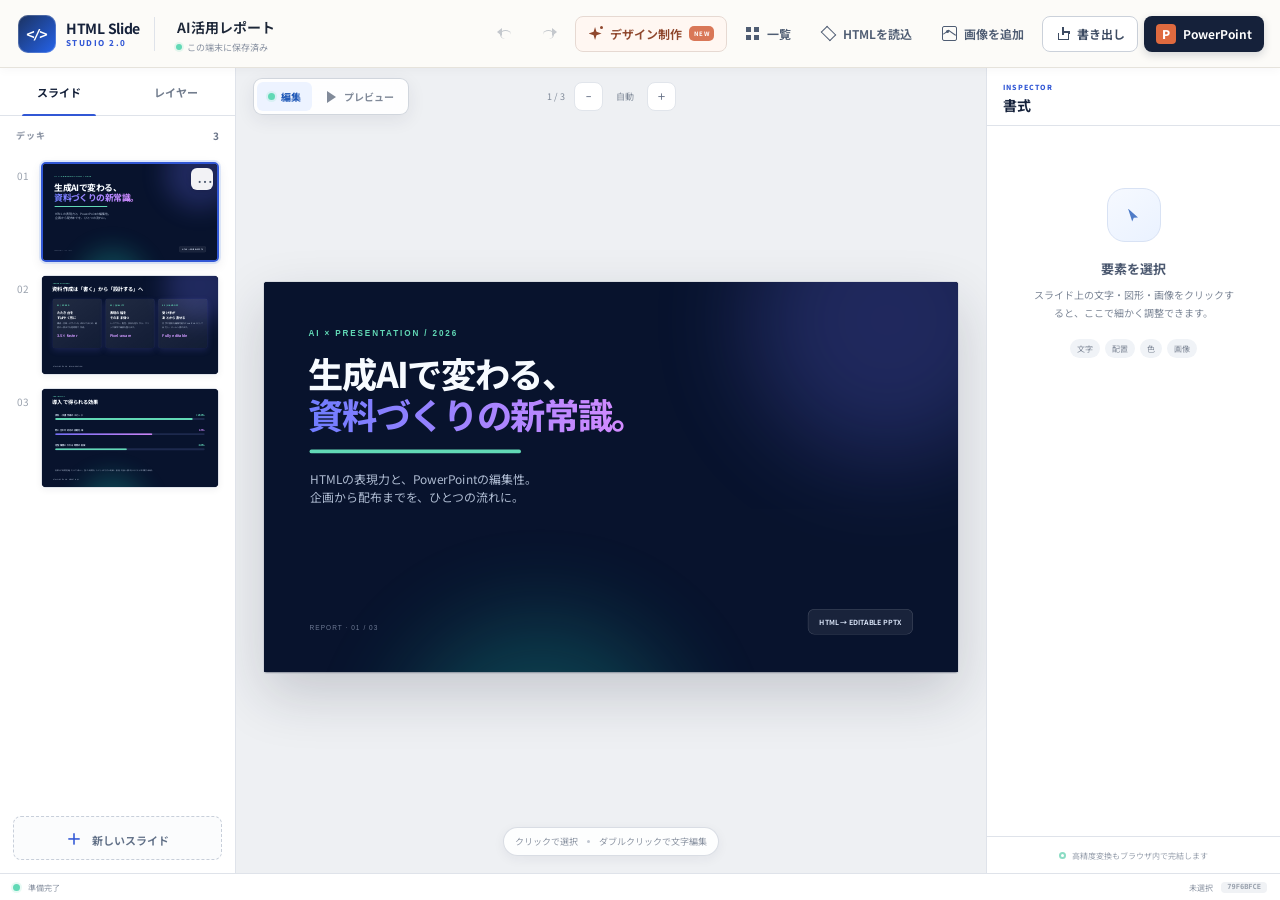
==== index.html @ 29836368 "Add files via upload" ====
<!doctype html>
<html lang="ja">
<head>
  <meta charset="utf-8">
  <meta name="viewport" content="width=device-width, initial-scale=1, viewport-fit=cover">
  <meta name="theme-color" content="#15213a">
  <meta name="description" content="HTML・デザインシステム・フォント・AI画像制作を統合し、編集可能なPowerPointへ変換するブラウザアプリ">
  <title>HTML Slide Studio 2.0</title>
  <link rel="preconnect" href="https://fonts.googleapis.com">
  <link rel="preconnect" href="https://fonts.gstatic.com" crossorigin>
  <link href="https://fonts.googleapis.com/css2?family=Caveat:wght@400;500;600;700&family=Klee+One:wght@400;600&family=Noto+Sans+JP:wght@300;400;500;600;700;800&family=Noto+Serif+JP:wght@400;500;600;700&family=Yusei+Magic&display=swap" rel="stylesheet">
  <link rel="manifest" href="manifest.webmanifest">
  <link rel="icon" href="icon.svg" type="image/svg+xml">
  <link rel="apple-touch-icon" href="icon-192.png">
  <link rel="stylesheet" href="styles.css?v=6">
</head>
<body>
  <div class="app-shell" id="appShell">
    <header class="topbar">
      <div class="brand-group">
        <button class="icon-btn mobile-only" id="mobileNavBtn" aria-label="スライド一覧を開く" title="スライド一覧"><span class="icon icon-panel" aria-hidden="true"></span></button>
        <a class="brand" href="#" id="brandHome" aria-label="HTML Slide Studio ホーム">
          <span class="brand-mark" aria-hidden="true"><span>&lt;/&gt;</span></span>
          <span class="brand-copy"><strong>HTML Slide</strong><small>STUDIO 2.0</small></span>
        </a>
        <span class="separator" aria-hidden="true"></span>
        <label class="project-name-wrap" aria-label="プロジェクト名">
          <input id="projectName" class="project-name" value="AI活用レポート" maxlength="80">
          <span class="save-state" id="saveState"><i></i> この端末に保存済み</span>
        </label>
      </div>

      <nav class="top-actions" aria-label="主要操作">
        <button class="btn btn-quiet compact-hide" id="undoBtn" title="元に戻す (⌘/Ctrl+Z)" disabled><span class="icon icon-undo" aria-hidden="true"></span></button>
        <button class="btn btn-quiet compact-hide" id="redoBtn" title="やり直す (⌘/Ctrl+Shift+Z)" disabled><span class="icon icon-redo" aria-hidden="true"></span></button>
        <button class="btn btn-studio" id="studioToolsBtn"><span class="icon icon-spark" aria-hidden="true"></span><span class="btn-label">デザイン制作</span><b>NEW</b></button>
        <button class="btn btn-quiet" id="overviewBtn"><span class="icon icon-grid" aria-hidden="true"></span><span class="btn-label">一覧</span></button>
        <button class="btn btn-quiet" id="importBtn"><span class="icon icon-code" aria-hidden="true"></span><span class="btn-label">HTMLを読込</span></button>
        <button class="btn btn-quiet compact-hide" id="assetBtn"><span class="icon icon-image" aria-hidden="true"></span><span class="btn-label">画像を追加</span></button>
        <button class="btn btn-outline" id="downloadHtmlBtn"><span class="icon icon-download" aria-hidden="true"></span><span class="btn-label">書き出し</span></button>
        <button class="btn btn-primary" id="exportBtn"><span class="ppt-badge">P</span><span>PowerPoint</span></button>
        <button class="icon-btn mobile-only" id="mobileInspectorBtn" aria-label="書式パネルを開く" title="書式"><span class="icon icon-sliders" aria-hidden="true"></span></button>
      </nav>
    </header>

    <div class="workspace">
      <aside class="slide-panel" id="slidePanel" aria-label="スライド一覧">
        <div class="panel-tabs" role="tablist" aria-label="左パネル">
          <button class="panel-tab is-active" id="slidesTab" role="tab" aria-selected="true">スライド</button>
          <button class="panel-tab" id="layersTab" role="tab" aria-selected="false">レイヤー</button>
        </div>
        <div class="panel-summary"><span>デッキ</span><strong id="slideCount">3</strong></div>
        <div class="slide-list" id="slideList" aria-label="スライドのサムネイル"></div>
        <div class="layer-list" id="layerList" hidden></div>
        <button class="add-slide-btn" id="addSlideBtn"><span>＋</span> 新しいスライド</button>
      </aside>

      <main class="stage" id="stage">
        <div class="stage-toolbar">
          <div class="mode-switch" role="group" aria-label="編集モード">
            <button class="is-active" id="editModeBtn"><span class="status-dot"></span>編集</button>
            <button id="previewModeBtn"><span class="icon icon-play" aria-hidden="true"></span>プレビュー</button>
          </div>
          <div class="selection-tools" id="selectionTools" hidden>
            <span class="element-tag" id="elementTag">TEXT</span>
            <button class="mini-btn" id="duplicateElementBtn" title="要素を複製"><span class="icon icon-copy" aria-hidden="true"></span></button>
            <button class="mini-btn danger" id="deleteElementBtn" title="要素を削除"><span class="icon icon-trash" aria-hidden="true"></span></button>
          </div>
          <div class="stage-meta">
            <span id="slidePosition">1 / 3</span>
            <button class="mini-btn" id="zoomOutBtn" title="縮小">−</button><span id="zoomValue">自動</span><button class="mini-btn" id="zoomInBtn" title="拡大">＋</button>
          </div>
        </div>

        <div class="canvas-area" id="canvasArea">
          <div class="canvas-wrap" id="canvasWrap"><iframe id="slideFrame" class="slide-frame" title="編集中のスライド" sandbox="allow-same-origin"></iframe></div>
          <div class="canvas-hint" id="canvasHint"><span>クリックで選択</span><i></i><span>ダブルクリックで文字編集</span></div>
        </div>

        <div class="overview" id="overview" hidden>
          <div class="overview-head"><div><p>OVERVIEW</p><h1>スライド一覧</h1></div><button class="btn btn-outline" id="closeOverviewBtn">編集に戻る</button></div>
          <div class="overview-grid" id="overviewGrid"></div>
        </div>
      </main>

      <aside class="inspector" id="inspector" aria-label="書式設定">
        <div class="inspector-head"><div><span class="eyebrow">INSPECTOR</span><h2>書式</h2></div><button class="icon-btn mobile-only" id="closeInspectorBtn" aria-label="閉じる">×</button></div>
        <div class="empty-inspector" id="emptyInspector">
          <div class="empty-icon"><span class="icon icon-cursor" aria-hidden="true"></span></div>
          <h3>要素を選択</h3><p>スライド上の文字・図形・画像をクリックすると、ここで細かく調整できます。</p>
          <div class="support-pills"><span>文字</span><span>配置</span><span>色</span><span>画像</span></div>
        </div>
        <form class="property-form" id="propertyForm" hidden>
          <section class="property-section" id="textSection">
            <button type="button" class="section-title" aria-expanded="true"><span>テキスト</span><i></i></button>
            <div class="section-body">
              <textarea id="textValue" rows="3" aria-label="テキスト内容"></textarea>
              <div class="font-family-field"><label><span>フォント</span><select id="elementFontFamily" aria-label="選択要素のフォント"></select></label><button type="button" id="openFontStudioBtn">フォントを追加・管理</button></div>
              <div class="field-grid three">
                <label><span>サイズ</span><div class="unit-input"><input id="fontSize" type="number" min="6" max="300" step="1"><em>px</em></div></label>
                <label><span>太さ</span><select id="fontWeight"><option value="300">Light</option><option value="400">Regular</option><option value="500">Medium</option><option value="600">Semi</option><option value="700">Bold</option><option value="800">Extra</option></select></label>
                <label><span>行間</span><input id="lineHeight" type="number" min="0.6" max="3" step="0.1"></label>
              </div>
              <div class="row-control">
                <label class="color-field"><span>文字色</span><input id="textColor" type="color"><input id="textColorHex" type="text" maxlength="7"></label>
                <div class="segmented" aria-label="文字揃え">
                  <button type="button" data-align="left" title="左揃え"><span class="icon icon-align-left"></span></button><button type="button" data-align="center" title="中央揃え"><span class="icon icon-align-center"></span></button><button type="button" data-align="right" title="右揃え"><span class="icon icon-align-right"></span></button>
                </div>
              </div>
            </div>
          </section>

          <section class="property-section">
            <button type="button" class="section-title" aria-expanded="true"><span>位置とサイズ</span><i></i></button>
            <div class="section-body field-grid four">
              <label><span>X</span><input id="posX" type="number" step="1"></label><label><span>Y</span><input id="posY" type="number" step="1"></label><label><span>幅</span><input id="sizeW" type="number" min="1" step="1"></label><label><span>高さ</span><input id="sizeH" type="number" min="1" step="1"></label>
            </div>
          </section>

          <section class="property-section">
            <button type="button" class="section-title" aria-expanded="true"><span>ボックス</span><i></i></button>
            <div class="section-body">
              <label class="color-field wide"><span>背景</span><input id="fillColor" type="color"><input id="fillColorHex" type="text" maxlength="7"><button type="button" id="clearFillBtn">なし</button></label>
              <div class="field-grid three"><label><span>角丸</span><div class="unit-input"><input id="borderRadius" type="number" min="0" max="300"><em>px</em></div></label><label><span>余白</span><div class="unit-input"><input id="padding" type="number" min="0" max="300"><em>px</em></div></label><label><span>不透明度</span><div class="unit-input"><input id="opacity" type="number" min="0" max="100"><em>%</em></div></label></div>
            </div>
          </section>

          <section class="property-section" id="imageSection" hidden>
            <button type="button" class="section-title" aria-expanded="true"><span>画像</span><i></i></button>
            <div class="section-body"><button type="button" class="replace-image-btn" id="replaceImageBtn"><span class="icon icon-image"></span>画像を差し替える</button><div class="field-grid two"><label><span>フィット</span><select id="objectFit"><option value="cover">トリミング</option><option value="contain">全体を表示</option><option value="fill">引き伸ばす</option></select></label><label><span>代替テキスト</span><input id="altText" type="text"></label></div></div>
          </section>
        </form>
        <footer class="inspector-footer"><span class="privacy-dot"></span>高精度変換もブラウザ内で完結します</footer>
      </aside>
    </div>

    <footer class="statusbar"><div><span class="status-dot"></span><span id="statusText">準備完了</span></div><div><span id="activeElementStatus">未選択</span><span class="hash" id="projectHash">LOCAL</span></div></footer>
  </div>

  <div class="scrim" id="scrim" hidden></div>
  <dialog class="modal import-modal" id="importModal">
    <form method="dialog" class="modal-card" id="importForm">
      <div class="modal-head"><div><span class="eyebrow">IMPORT</span><h2>HTMLを読み込む</h2><p>ファイルを選ぶか、HTMLコードを貼り付けてください。</p></div><button class="modal-close" value="cancel" aria-label="閉じる">×</button></div>
      <div class="drop-zone" id="dropZone" tabindex="0" role="button" aria-label="HTMLファイルを選択"><div class="drop-icon"><span class="icon icon-code"></span></div><strong>HTMLファイルをドロップ</strong><span>またはタップして選択（.html / .htm）</span><button type="button" class="btn btn-outline" id="chooseHtmlBtn">ファイルを選ぶ</button></div>
      <div class="or-divider"><span>またはコードを貼り付け</span></div>
      <label class="code-label"><span>HTML</span><span>section / .slide / [data-slide] をスライドとして認識</span></label>
      <textarea class="code-input" id="htmlInput" spellcheck="false" placeholder="&lt;section class=&quot;slide&quot;&gt;...&lt;/section&gt;"></textarea>
      <div class="modal-actions"><button class="btn btn-quiet" value="cancel">キャンセル</button><button class="btn btn-primary" type="button" id="applyHtmlBtn">読み込んで編集</button></div>
    </form>
  </dialog>

  <dialog class="modal export-modal" id="exportModal">
    <div class="modal-card compact-card"><div class="export-visual"><div class="file-stack"><span>&lt;/&gt;</span><i>→</i><b>P</b></div></div><div class="export-copy"><span class="eyebrow">EXPORT</span><span class="engine-badge" id="exportEngineBadge"><i></i>HIGH-FIDELITY OSS</span><h2 id="exportTitle">PowerPointを作成中</h2><p id="exportMessage">文字・図形・画像を編集可能な要素へ変換しています。</p><div class="progress-track"><i id="exportProgress"></i></div><div class="export-stats" id="exportStats"><span>スライド <b id="exportSlideNum">0</b></span><span>変換要素 <b id="exportElementNum">0</b></span><span>注意 <b id="exportWarningNum">0</b></span></div><p class="export-warning" id="exportWarning" hidden></p><a class="btn btn-primary full" id="downloadGeneratedBtn" href="#" download hidden>PowerPointをダウンロード</a><button class="btn btn-outline full secondary-close" id="closeExportBtn" type="button" hidden>閉じる</button></div></div>
  </dialog>

  <dialog class="modal studio-modal" id="studioModal">
    <div class="studio-card">
      <header class="studio-modal-head">
        <div><span class="eyebrow">DESIGN ENGINE</span><h2>デザイン制作スタジオ</h2><p>Style × Font × Layout × Image Prompt を組み合わせます。</p></div>
        <button class="modal-close" id="closeStudioModalBtn" type="button" aria-label="閉じる">×</button>
      </header>
      <div class="studio-modal-body">
        <nav class="studio-nav" aria-label="制作ツール">
          <button class="is-active" data-studio-tab="styles"><span class="nav-glyph">◫</span><span>スタイル</span><small>Style Library</small></button>
          <button data-studio-tab="fonts"><span class="nav-glyph">Aa</span><span>フォント</span><small>Typography</small></button>
          <button data-studio-tab="image"><span class="nav-glyph">✦</span><span>AI画像</span><small>Image Lab</small></button>
          <button data-studio-tab="quality"><span class="nav-glyph">✓</span><span>品質確認</span><small>Preflight</small></button>
        </nav>

        <section class="studio-view is-active" data-studio-view="styles">
          <div class="view-toolbar">
            <div><h3>Style Library</h3><p>監査済みv6を端末内に統合し、見本・YAML・配色・画像指示を制作へつなげます。</p></div>
            <div class="toolbar-actions"><button class="subtle-action" id="importStylePackBtn" type="button">v6 / Style Packを読込</button><button class="primary-action" id="saveMyStyleBtn" type="button">My Styleに保存</button></div>
          </div>
          <div class="pack-status" id="packStatus" data-state="empty">
            <div class="pack-status-icon">160</div>
            <div><strong id="packStatusTitle">NotebookLM v6をローカル統合</strong><p id="packStatusText">v6 ZIPを読み込むと、画像160枚とYAMLをこの端末だけに保存します。外部送信はしません。</p></div>
            <button class="subtle-action" id="removeStylePackBtn" type="button" hidden>端末から削除</button>
          </div>
          <div class="style-controls">
            <label class="search-box"><span>⌕</span><input id="styleSearch" type="search" placeholder="スタイルを検索"></label>
            <div class="filter-row" id="styleFilters" aria-label="スタイル分類"></div>
          </div>
          <div class="style-library-meta"><span id="styleCountLabel">12 styles</span><span>外部Style Pack対応</span></div>
          <div class="style-grid" id="styleGrid"></div>
          <div class="style-detail" id="styleDetail">
            <img class="style-detail-preview" id="activeStylePreview" alt="" hidden>
            <div><span class="detail-label">選択中</span><strong id="activeStyleName">Midnight Gradient</strong><p id="activeStyleDescription">深いネイビーに光を重ねたプレゼンテーションスタイル</p></div>
            <div class="palette-dots" id="activePalette"></div>
            <button class="subtle-action" id="copyStyleYamlBtn" type="button" hidden>YAMLをコピー</button>
            <button class="primary-action" id="applyStyleBtn" type="button">デッキ全体に適用</button>
          </div>
        </section>

        <section class="studio-view" data-studio-view="fonts">
          <div class="view-toolbar">
            <div><h3>Font Studio</h3><p>デザインとフォントを分離し、用途ごとに自由に組み合わせます。</p></div>
            <button class="primary-action" id="uploadFontBtn" type="button">フォントファイルを追加</button>
          </div>
          <div class="font-preview"><span>PREVIEW</span><h4 id="fontPreviewHeading">伝わる資料を、美しく。</h4><p id="fontPreviewBody">読みやすさと雰囲気を両立し、PowerPointでも編集できる文字として保持します。</p><em id="fontPreviewLatin">Ideas become visible — 2026</em></div>
          <div class="font-settings">
            <label><span>見出し</span><select id="headingFontSelect"></select><small id="headingFontState">Web表示対応</small></label>
            <label><span>本文</span><select id="bodyFontSelect"></select><small id="bodyFontState">Web表示対応</small></label>
            <label><span>英数字</span><select id="latinFontSelect"></select><small id="latinFontState">Web表示対応</small></label>
          </div>
          <div class="font-presets" id="fontPresets"></div>
          <div class="font-note"><strong>PowerPoint互換性</strong><p>受け取るPCに同じフォントがない場合は置換されます。高精度出力では可能な範囲でWebフォントを埋め込み、互換出力ではフォント名を保持します。</p></div>
          <div class="view-footer"><button class="primary-action" id="applyFontsBtn" type="button">デッキ全体に適用</button></div>
        </section>

        <section class="studio-view" data-studio-view="image">
          <div class="view-toolbar">
            <div><h3>AI Image Lab</h3><p>現在のデザインに合う画像生成指示文を作り、生成画像をスライドへ戻します。</p></div>
            <button class="subtle-action" id="addGeneratedImageBtn" type="button">生成画像を追加</button>
          </div>
          <div class="image-lab-grid">
            <div class="image-form">
              <label><span>画像にしたい内容</span><textarea id="imageSubject" rows="4" placeholder="例：高校生がAIの回答を鵜呑みにせず、問い直して思考を深める抽象図解"></textarea></label>
              <div class="field-grid two"><label><span>構図</span><select id="imageComposition"><option value="right-space">右側に主役・左側を文字用に空ける</option><option value="left-space">左側に主役・右側を文字用に空ける</option><option value="center">中央構図</option><option value="wide-background">全面背景</option><option value="transparent-object">透過素材</option></select></label><label><span>比率</span><select id="imageRatio"><option value="16:9">16:9 スライド</option><option value="4:3">4:3 図解</option><option value="1:1">1:1 素材</option><option value="3:4">3:4 縦長</option></select></label></div>
              <label class="toggle-row"><input id="allowPeople" type="checkbox"><span><strong>人物を使用する</strong><small>初期設定では人物を使いません</small></span></label>
              <button class="primary-action full-action" id="buildImagePromptBtn" type="button">現在のスタイルで指示文を作成</button>
            </div>
            <div class="prompt-output">
              <div class="prompt-output-head"><span>生成用プロンプト</span><button id="copyImagePromptBtn" type="button">コピー</button></div>
              <textarea id="imagePromptOutput" spellcheck="false" placeholder="左側の入力から生成します"></textarea>
              <div class="handoff-actions"><a class="subtle-action" href="https://chatgpt.com/" target="_blank" rel="noopener">ChatGPT画像生成を開く</a><span>コピーした指示文を貼り付けてください</span></div>
            </div>
          </div>
          <div class="image-style-strip" id="imageStyleStrip"></div>
        </section>

        <section class="studio-view" data-studio-view="quality">
          <div class="view-toolbar">
            <div><h3>Design Preflight</h3><p>書き出す前に、読みやすさ・フォント・変換互換性をまとめて確認します。</p></div>
            <button class="primary-action" id="runQualityBtn" type="button">全ページを検査</button>
          </div>
          <div class="quality-summary" id="qualitySummary"><div class="quality-score"><strong>—</strong><span>/ 100</span></div><div><h4>まだ検査していません</h4><p>全ページを検査すると、直すべき箇所をページ別に表示します。</p></div></div>
          <div class="quality-results" id="qualityResults"></div>
          <div class="quality-criteria"><span>文字の重なり</span><span>はみ出し</span><span>極小文字</span><span>外部画像</span><span>フォント</span><span>PowerPoint互換性</span></div>
        </section>
      </div>
    </div>
  </dialog>

  <dialog class="modal output-modal" id="outputModal">
    <div class="modal-card">
      <div class="modal-head"><div><span class="eyebrow">EXPORT</span><h2>書き出し形式を選択</h2><p>編集用と完成表示用を、用途に合わせて使い分けられます。</p></div><button class="modal-close" id="closeOutputModalBtn" type="button" aria-label="閉じる">×</button></div>
      <div class="output-grid">
        <button id="exportHtmlChoice" type="button"><b>&lt;/&gt;</b><strong>HTML</strong><span>編集可能なスライド一式</span></button>
        <button id="exportPngChoice" type="button"><b>PNG</b><strong>現在のスライド</strong><span>固定表示の画像</span></button>
        <button id="exportPdfChoice" type="button"><b>PDF</b><strong>印刷・PDF保存</strong><span>全ページを固定表示</span></button>
        <button id="exportPptxChoice" type="button"><b class="ppt-choice">P</b><strong>PowerPoint</strong><span>文字・図形を編集可能</span></button>
      </div>
    </div>
  </dialog>

  <input type="file" id="htmlFileInput" accept=".html,.htm,text/html" hidden>
  <input type="file" id="imageFileInput" accept="image/*" hidden>
  <input type="file" id="fontFileInput" accept=".ttf,.otf,.woff,.woff2,font/ttf,font/otf,font/woff,font/woff2" hidden>
  <input type="file" id="stylePackFileInput" accept=".zip,.json,.yaml,.yml,application/zip,application/json,text/yaml,text/x-yaml" hidden>
  <div class="toast-region" id="toastRegion" aria-live="polite" aria-atomic="true"></div>
  <script src="vendor/pptxgen.bundle.js"></script>
  <script src="vendor/fflate.js"></script>
  <script src="app.js?v=6"></script>
</body>
</html>
---- styles.css ----
:root {
  color-scheme: light;
  --navy: #15213a;
  --navy-2: #20345c;
  --blue: #3157d5;
  --blue-soft: #eaf2ff;
  --mint: #62d9b6;
  --orange: #df6a3f;
  --coral: #d97757;
  --paper: #faf9f5;
  --graphite: #171714;
  --ink: #1d2738;
  --muted: #6d7789;
  --line: #dfe3ea;
  --line-dark: #cbd1da;
  --panel: #ffffff;
  --surface: #f4f5f7;
  --shadow: 0 14px 38px rgba(27, 39, 66, .12);
  --topbar-h: 68px;
  --status-h: 27px;
  --left-w: 236px;
  --right-w: 294px;
  font-family: Inter, "Noto Sans JP", "Yu Gothic UI", "Hiragino Kaku Gothic ProN", system-ui, sans-serif;
}

* { box-sizing: border-box; }
html, body { width: 100%; height: 100%; margin: 0; overflow: hidden; background: var(--surface); color: var(--ink); }
button, input, textarea, select { font: inherit; color: inherit; }
button, a { -webkit-tap-highlight-color: transparent; }
button { border: 0; }
[hidden] { display: none !important; }

.app-shell { width: 100vw; height: 100dvh; min-width: 320px; display: grid; grid-template-rows: var(--topbar-h) minmax(0, 1fr) var(--status-h); background: var(--surface); }
.topbar { position: relative; z-index: 30; display: flex; align-items: center; justify-content: space-between; gap: 20px; padding: 0 16px 0 18px; background: rgba(252,251,248,.98); border-bottom: 1px solid #e6e3dc; box-shadow: 0 2px 10px rgba(25,35,55,.035); }
.brand-group, .top-actions, .brand, .project-name-wrap { display: flex; align-items: center; min-width: 0; }
.brand-group { gap: 14px; }
.brand { gap: 10px; color: var(--navy); text-decoration: none; flex: 0 0 auto; }
.brand-mark { width: 38px; height: 38px; display: grid; place-items: center; color: #fff; border-radius: 10px; background: linear-gradient(135deg, #1b3260, #2563eb); box-shadow: inset 0 0 0 1px rgba(255,255,255,.2); }
.brand-mark span { font-family: ui-monospace, SFMono-Regular, Menlo, monospace; font-weight: 800; font-size: 14px; letter-spacing: -2px; transform: translateX(-1px); }
.brand-copy { display: grid; line-height: 1; }
.brand-copy strong { font-size: 14px; letter-spacing: -.02em; }
.brand-copy small { margin-top: 4px; color: var(--blue); font-size: 8px; font-weight: 800; letter-spacing: .18em; }
.separator { width: 1px; height: 34px; background: var(--line); }
.project-name-wrap { align-items: flex-start; justify-content: center; flex-direction: column; }
.project-name { width: min(260px, 23vw); height: 27px; margin: 0; padding: 0 7px; border: 1px solid transparent; border-radius: 6px; background: transparent; font-size: 14px; font-weight: 650; outline: none; }
.project-name:hover { background: #f5f7fa; }
.project-name:focus { background: white; border-color: #9bbcff; box-shadow: 0 0 0 3px rgba(37,99,235,.12); }
.save-state { display: flex; align-items: center; gap: 5px; padding-left: 7px; color: #8790a0; font-size: 9px; }
.save-state i { width: 6px; height: 6px; border-radius: 50%; background: var(--mint); box-shadow: 0 0 0 2px rgba(98,217,182,.16); }
.top-actions { justify-content: flex-end; gap: 6px; white-space: nowrap; }

.btn, .icon-btn, .mini-btn { display: inline-flex; align-items: center; justify-content: center; gap: 7px; cursor: pointer; border-radius: 8px; font-weight: 650; transition: background .15s, border-color .15s, color .15s, transform .15s; }
.btn { min-height: 36px; padding: 0 12px; font-size: 12px; }
a.btn { text-decoration: none; }
.btn:active, .icon-btn:active, .mini-btn:active { transform: translateY(1px); }
.btn-quiet { background: transparent; color: #4f5d73; }
.btn-quiet:hover { background: #f0f3f7; color: var(--navy); }
.btn-outline { border: 1px solid var(--line-dark); background: white; color: #3d4b62; }
.btn-outline:hover { border-color: #93a0b4; background: #fbfcfd; }
.btn-primary { background: var(--navy); color: white; box-shadow: 0 3px 9px rgba(21,33,58,.18); }
.btn-primary:hover { background: #20345c; }
.btn-studio { position: relative; border: 1px solid #e6d9d2; background: #fff7f2; color: #8f472d; }
.btn-studio:hover { border-color: #dbb39f; background: #fff1e8; color: #6f3520; }
.btn-studio b { padding: 3px 5px; border-radius: 5px; background: var(--coral); color: #fff; font-size: 6px; letter-spacing: .08em; }
.btn:disabled, .mini-btn:disabled { opacity: .32; cursor: not-allowed; }
.icon-btn { width: 36px; height: 36px; background: transparent; color: #59677b; font-size: 22px; }
.icon-btn:hover { background: #f1f3f7; }
.mini-btn { width: 29px; height: 29px; background: #fff; color: #657086; border: 1px solid #e1e5eb; }
.mini-btn:hover { border-color: #aeb8c7; color: var(--navy); }
.mini-btn.danger:hover { border-color: #f1b8b8; background: #fff4f4; color: #c33838; }
.ppt-badge { display: grid; place-items: center; width: 20px; height: 20px; border-radius: 4px; background: var(--orange); color: white; font-weight: 850; }
.mobile-only { display: none; }

.workspace { display: grid; grid-template-columns: var(--left-w) minmax(0, 1fr) var(--right-w); min-height: 0; }
.slide-panel, .inspector { position: relative; z-index: 20; min-width: 0; background: var(--panel); }
.slide-panel { display: flex; flex-direction: column; border-right: 1px solid var(--line); }
.panel-tabs { display: grid; grid-template-columns: 1fr 1fr; height: 48px; border-bottom: 1px solid var(--line); }
.panel-tab { position: relative; background: white; color: #727d8e; font-size: 11px; font-weight: 700; cursor: pointer; }
.panel-tab:hover { color: var(--ink); }
.panel-tab.is-active { color: var(--navy); }
.panel-tab.is-active::after { content: ""; position: absolute; left: 22px; right: 22px; bottom: -1px; height: 2px; background: var(--blue); border-radius: 2px 2px 0 0; }
.panel-summary { height: 38px; padding: 0 15px 0 16px; display: flex; justify-content: space-between; align-items: center; color: #9098a7; font-size: 9px; font-weight: 800; letter-spacing: .13em; text-transform: uppercase; }
.panel-summary strong { color: #697488; font-size: 10px; }
.slide-list, .layer-list { flex: 1 1 auto; min-height: 0; overflow: auto; padding: 2px 12px 18px; scrollbar-width: thin; scrollbar-color: #c8ced8 transparent; }
.slide-item { display: grid; grid-template-columns: 22px minmax(0, 1fr); gap: 7px; align-items: start; padding: 6px 4px 7px 0; border-radius: 9px; cursor: pointer; }
.slide-item:hover { background: #f8f9fb; }
.slide-number { padding-top: 6px; color: #9aa2ae; font-size: 10px; text-align: center; font-variant-numeric: tabular-nums; }
.thumb-shell { position: relative; overflow: hidden; aspect-ratio: 16/9; border: 1px solid #dfe3ea; border-radius: 5px; background: white; box-shadow: 0 2px 7px rgba(20,30,50,.06); transition: border-color .16s, box-shadow .16s; }
.slide-item.is-active .thumb-shell { border: 2px solid var(--blue); box-shadow: 0 0 0 2px rgba(37,99,235,.13), 0 4px 12px rgba(20,30,50,.09); }
.thumb-shell iframe, .overview-card iframe { width: 1280px; height: 720px; border: 0; transform-origin: 0 0; pointer-events: none; }
.thumb-shell iframe { transform: scale(var(--thumb-scale, .14)); }
.slide-item .slide-menu { position: absolute; right: 4px; top: 4px; display: none; width: 22px; height: 22px; border-radius: 6px; background: rgba(255,255,255,.94); color: #47546a; box-shadow: 0 1px 5px rgba(0,0,0,.15); cursor: pointer; z-index: 2; }
.slide-item:hover .slide-menu, .slide-item.is-active .slide-menu { display: grid; place-items: center; }
.add-slide-btn { height: 44px; margin: 0 13px 13px; flex: 0 0 auto; border: 1px dashed #c8cfda; border-radius: 8px; background: #fbfcfd; color: #617087; font-size: 11px; font-weight: 650; cursor: pointer; }
.add-slide-btn span { margin-right: 7px; color: var(--blue); font-size: 16px; }
.add-slide-btn:hover { border-color: #83a8f7; background: #f2f7ff; color: var(--blue); }
.layer-row { width: 100%; display: grid; grid-template-columns: 20px 1fr 26px; align-items: center; gap: 7px; padding: 8px 8px; margin-bottom: 2px; background: transparent; border-radius: 7px; color: #536075; font-size: 10px; text-align: left; cursor: pointer; }
.layer-row:hover, .layer-row.is-active { background: var(--blue-soft); color: #1e55b9; }
.layer-row .layer-icon { width: 18px; height: 18px; display: grid; place-items: center; border: 1px solid #d9dee6; border-radius: 5px; background: white; font-size: 9px; font-weight: 800; }
.layer-row em { color: #9aa2af; font-style: normal; font-size: 8px; text-align: right; }

.stage { position: relative; min-width: 0; min-height: 0; overflow: hidden; background: #eef0f3; }
.stage-toolbar { position: absolute; z-index: 10; top: 10px; left: 50%; width: calc(100% - 34px); transform: translateX(-50%); display: grid; grid-template-columns: 1fr auto 1fr; align-items: center; pointer-events: none; }
.stage-toolbar > * { pointer-events: auto; }
.mode-switch { justify-self: start; display: flex; padding: 3px; border: 1px solid rgba(205,210,218,.9); border-radius: 9px; background: rgba(255,255,255,.92); box-shadow: 0 5px 18px rgba(32,43,65,.08); backdrop-filter: blur(10px); }
.mode-switch button { height: 29px; display: flex; align-items: center; gap: 6px; padding: 0 11px; border-radius: 6px; background: transparent; color: #818a99; font-size: 10px; font-weight: 700; cursor: pointer; }
.mode-switch button.is-active { background: #edf3ff; color: #245cb9; }
.status-dot { display: inline-block; width: 7px; height: 7px; border-radius: 50%; background: var(--mint); box-shadow: 0 0 0 2px rgba(98,217,182,.15); }
.selection-tools { justify-self: center; display: flex; align-items: center; gap: 4px; padding: 4px; border: 1px solid #dfe3e9; border-radius: 9px; background: rgba(255,255,255,.95); box-shadow: 0 6px 18px rgba(24,35,57,.11); }
.element-tag { min-width: 52px; padding: 0 8px; color: #3270d3; font: 700 9px/28px ui-monospace, SFMono-Regular, Menlo, monospace; text-align: center; }
.stage-meta { justify-self: end; display: flex; align-items: center; gap: 5px; color: #7f8998; font-size: 9px; }
.stage-meta > span:first-child { margin-right: 4px; font-variant-numeric: tabular-nums; }
.stage-meta #zoomValue { width: 34px; text-align: center; }
.canvas-area { position: absolute; inset: 0; display: flex; align-items: center; justify-content: center; padding: 62px 36px 48px; overflow: auto; }
.canvas-wrap { position: relative; flex: 0 0 auto; width: 832px; height: 468px; overflow: hidden; border-radius: 3px; background: white; box-shadow: 0 22px 55px rgba(24,34,55,.19), 0 0 0 1px rgba(117,127,145,.14); }
.slide-frame { display: block; width: 1280px; height: 720px; border: 0; background: #fff; transform: scale(var(--canvas-scale, .65)); transform-origin: 0 0; }
.canvas-hint { position: absolute; bottom: 17px; left: 50%; transform: translateX(-50%); display: flex; align-items: center; gap: 9px; padding: 7px 11px; border: 1px solid rgba(213,218,225,.9); border-radius: 20px; background: rgba(255,255,255,.88); color: #8c95a3; font-size: 9px; box-shadow: 0 3px 12px rgba(29,39,60,.06); backdrop-filter: blur(8px); }
.canvas-hint i { width: 3px; height: 3px; border-radius: 50%; background: #c0c6d0; }
.canvas-area.is-preview .canvas-wrap { box-shadow: 0 26px 70px rgba(18,29,49,.25); }
.canvas-area.is-preview .canvas-hint { display: none; }

.overview { position: absolute; inset: 0; z-index: 12; overflow: auto; padding: 32px 38px; background: #f4f5f7; }
.overview-head { display: flex; align-items: center; justify-content: space-between; margin-bottom: 25px; }
.overview-head p, .eyebrow { margin: 0 0 5px; color: var(--blue); font-size: 9px; font-weight: 850; letter-spacing: .17em; }
.overview-head h1 { margin: 0; color: var(--navy); font-size: 24px; letter-spacing: -.04em; }
.overview-grid { display: grid; grid-template-columns: repeat(auto-fill, minmax(245px, 1fr)); gap: 23px; }
.overview-item { min-width: 0; cursor: pointer; }
.overview-card { position: relative; overflow: hidden; width: 100%; aspect-ratio: 16/9; border: 1px solid #d7dce4; border-radius: 8px; background: white; box-shadow: 0 8px 23px rgba(28,38,59,.08); transition: transform .18s, box-shadow .18s, border-color .18s; }
.overview-item:hover .overview-card { transform: translateY(-3px); border-color: #8dadf1; box-shadow: 0 13px 28px rgba(28,38,59,.13); }
.overview-card iframe { transform: scale(var(--overview-scale, .22)); }
.overview-item p { margin: 8px 2px 0; color: #697488; font-size: 10px; }

.inspector { display: flex; flex-direction: column; border-left: 1px solid var(--line); }
.inspector-head { min-height: 58px; display: flex; align-items: center; justify-content: space-between; padding: 13px 16px 10px; border-bottom: 1px solid var(--line); }
.inspector-head .eyebrow { display: block; margin: 0 0 3px; font-size: 7px; }
.inspector-head h2 { margin: 0; color: var(--navy); font-size: 14px; }
.empty-inspector { flex: 1; display: flex; align-items: center; flex-direction: column; padding: 62px 28px 20px; color: #7d8797; text-align: center; }
.empty-icon { width: 54px; height: 54px; display: grid; place-items: center; margin-bottom: 17px; border: 1px solid #d8e2f4; border-radius: 18px; background: linear-gradient(145deg, #f6f9ff, #eaf2ff); color: #4f7cc8; }
.empty-inspector h3 { margin: 0 0 8px; color: #4c5970; font-size: 13px; }
.empty-inspector p { max-width: 205px; margin: 0; font-size: 10px; line-height: 1.75; }
.support-pills { display: flex; flex-wrap: wrap; justify-content: center; gap: 5px; margin-top: 18px; }
.support-pills span { padding: 4px 7px; border-radius: 12px; background: #f0f3f7; color: #818a99; font-size: 8px; }
.property-form { flex: 1; min-height: 0; overflow: auto; scrollbar-width: thin; scrollbar-color: #cbd1da transparent; }
.property-section { border-bottom: 1px solid var(--line); }
.section-title { width: 100%; height: 39px; display: flex; align-items: center; justify-content: space-between; padding: 0 16px; background: #fbfcfd; color: #5b6678; font-size: 9px; font-weight: 850; letter-spacing: .09em; text-transform: uppercase; cursor: pointer; }
.section-title i { width: 7px; height: 7px; border-right: 1.5px solid #8c96a6; border-bottom: 1.5px solid #8c96a6; transform: rotate(45deg) translateY(-2px); transition: transform .15s; }
.section-title[aria-expanded="false"] i { transform: rotate(-45deg); }
.section-title[aria-expanded="false"] + .section-body { display: none; }
.section-body { padding: 13px 15px 15px; }
.section-body textarea, .section-body input, .section-body select { width: 100%; border: 1px solid #dce1e8; border-radius: 6px; background: white; outline: 0; }
.section-body textarea { min-height: 67px; padding: 8px 9px; resize: vertical; font-size: 10px; line-height: 1.5; }
.section-body input, .section-body select { height: 29px; padding: 0 7px; font-size: 9px; }
.section-body textarea:focus, .section-body input:focus, .section-body select:focus { border-color: #81a7f4; box-shadow: 0 0 0 2px rgba(37,99,235,.09); }
.font-family-field { display: grid; grid-template-columns: minmax(0,1fr) auto; align-items: end; gap: 7px; margin-bottom: 9px; }
.font-family-field label { display: flex; flex-direction: column; gap: 4px; color: #8992a1; font-size: 8px; }
.font-family-field button { height: 29px; padding: 0 8px; border: 1px solid #ddd5cf; border-radius: 6px; background: #fff9f5; color: #85523f; font-size: 8px; cursor: pointer; }
.field-grid { display: grid; gap: 7px; margin-top: 9px; }
.field-grid.two { grid-template-columns: 1fr 1fr; }
.field-grid.three { grid-template-columns: 1fr 1.1fr 1fr; }
.field-grid.four { grid-template-columns: repeat(4, 1fr); margin-top: 0; }
.field-grid label, .color-field { min-width: 0; display: flex; flex-direction: column; gap: 4px; color: #8992a1; font-size: 8px; }
.unit-input { position: relative; }
.unit-input input { padding-right: 24px; }
.unit-input em { position: absolute; right: 7px; top: 50%; transform: translateY(-50%); color: #a1a8b4; font-size: 7px; font-style: normal; pointer-events: none; }
.row-control { display: grid; grid-template-columns: 1fr auto; align-items: end; gap: 8px; margin-top: 9px; }
.color-field { display: grid; grid-template-columns: 22px 1fr; gap: 6px; }
.color-field > span { grid-column: 1/-1; }
.color-field input[type="color"] { width: 22px; padding: 2px; cursor: pointer; }
.color-field.wide { grid-template-columns: 22px 1fr 36px; margin-bottom: 8px; }
.color-field.wide button { height: 29px; border-radius: 6px; background: #eef1f5; color: #778191; font-size: 8px; cursor: pointer; }
.segmented { display: flex; padding: 2px; border: 1px solid #dce1e8; border-radius: 6px; background: white; }
.segmented button { width: 27px; height: 25px; display: grid; place-items: center; border-radius: 4px; background: transparent; color: #8d96a5; cursor: pointer; }
.segmented button.is-active { background: var(--blue-soft); color: var(--blue); }
.replace-image-btn { width: 100%; height: 35px; display: flex; align-items: center; justify-content: center; gap: 7px; border: 1px dashed #b8c5da; border-radius: 7px; background: #f8fbff; color: #4d72ad; font-size: 9px; font-weight: 650; cursor: pointer; }
.replace-image-btn:hover { border-color: #6b97e9; background: #edf5ff; }
.inspector-footer { height: 37px; display: flex; align-items: center; justify-content: center; gap: 6px; flex: 0 0 auto; border-top: 1px solid var(--line); color: #99a1ae; font-size: 8px; }
.privacy-dot { width: 7px; height: 7px; border: 2px solid #8bdcc4; border-radius: 50%; }

.statusbar { position: relative; z-index: 35; display: flex; align-items: center; justify-content: space-between; padding: 0 13px; border-top: 1px solid var(--line); background: white; color: #8b94a3; font-size: 8px; }
.statusbar > div { display: flex; align-items: center; gap: 8px; }
.hash { padding: 2px 6px; border-radius: 4px; background: #f0f2f5; color: #99a1ad; font: 700 7px/1 ui-monospace, SFMono-Regular, Menlo, monospace; }

.modal { width: min(720px, calc(100vw - 28px)); max-height: calc(100dvh - 28px); padding: 0; border: 0; border-radius: 16px; background: transparent; box-shadow: var(--shadow); overflow: visible; }
.modal::backdrop { background: rgba(19,29,47,.43); backdrop-filter: blur(3px); }
.modal-card { max-height: calc(100dvh - 28px); overflow: auto; padding: 25px; border: 1px solid rgba(255,255,255,.8); border-radius: 16px; background: white; }
.modal-head { display: flex; justify-content: space-between; gap: 20px; }
.modal-head h2, .export-copy h2 { margin: 0; color: var(--navy); font-size: 22px; letter-spacing: -.03em; }
.modal-head p, .export-copy p { margin: 7px 0 0; color: #778193; font-size: 11px; line-height: 1.6; }
.modal-close { width: 34px; height: 34px; border-radius: 50%; background: #f2f4f7; color: #677286; font-size: 20px; cursor: pointer; }
.drop-zone { min-height: 172px; display: flex; align-items: center; justify-content: center; flex-direction: column; gap: 7px; margin-top: 19px; padding: 22px; border: 1.5px dashed #b8c6db; border-radius: 12px; background: #f8fbff; color: #738096; cursor: pointer; outline: none; }
.drop-zone.is-dragging, .drop-zone:focus { border-color: var(--blue); background: #eff6ff; box-shadow: 0 0 0 4px rgba(37,99,235,.08); }
.drop-zone strong { color: #45556e; font-size: 13px; }
.drop-zone > span { font-size: 10px; }
.drop-icon { width: 44px; height: 44px; display: grid; place-items: center; margin-bottom: 2px; border-radius: 14px; background: var(--blue-soft); color: var(--blue); }
.drop-zone .btn { margin-top: 6px; }
.or-divider { position: relative; height: 33px; display: grid; place-items: center; color: #9aa2ae; font-size: 9px; }
.or-divider::before { content: ""; position: absolute; left: 0; right: 0; top: 50%; height: 1px; background: #e4e7ec; }
.or-divider span { position: relative; padding: 0 9px; background: white; }
.code-label { display: flex; justify-content: space-between; margin-bottom: 6px; color: #6a7587; font-size: 9px; font-weight: 650; }
.code-label span:last-child { color: #9ca4b1; font-weight: 400; }
.code-input { width: 100%; height: 155px; padding: 12px; resize: vertical; border: 1px solid #dce1e8; border-radius: 9px; background: #15213a; color: #dce8ff; outline: 0; font: 10px/1.55 ui-monospace, SFMono-Regular, Menlo, monospace; tab-size: 2; }
.code-input:focus { border-color: #7ba5f5; box-shadow: 0 0 0 3px rgba(37,99,235,.11); }
.modal-actions { display: flex; justify-content: flex-end; gap: 8px; margin-top: 17px; }
.export-modal { width: min(610px, calc(100vw - 28px)); }
.compact-card { display: grid; grid-template-columns: 190px 1fr; gap: 28px; align-items: center; padding: 32px; overflow: hidden; }
.export-visual { height: 190px; display: grid; place-items: center; border-radius: 20px; background: linear-gradient(145deg, #edf4ff, #f7fbff); }
.file-stack { display: flex; align-items: center; gap: 12px; }
.file-stack span, .file-stack b { width: 61px; height: 77px; display: grid; place-items: center; border-radius: 10px; box-shadow: 0 9px 22px rgba(27,50,96,.14); }
.file-stack span { background: white; color: #1d5fc1; font: 850 18px ui-monospace, monospace; }
.file-stack b { background: var(--orange); color: white; font-size: 31px; }
.file-stack i { color: #6b88b9; font-style: normal; }
.engine-badge { display: inline-flex; align-items: center; gap: 6px; margin: 4px 0 9px; padding: 4px 8px; border: 1px solid #cfe0ff; border-radius: 999px; background: #f1f6ff; color: #3769ba; font: 800 7px/1 ui-monospace, SFMono-Regular, Menlo, monospace; letter-spacing: .08em; }
.engine-badge i { width: 6px; height: 6px; border-radius: 50%; background: var(--mint); box-shadow: 0 0 0 2px rgba(98,217,182,.18); }
.engine-badge.is-fallback { border-color: #e0e4ea; background: #f5f6f8; color: #68758a; }
.engine-badge.is-fallback i { background: #9aa5b6; box-shadow: none; }
.progress-track { height: 8px; margin-top: 22px; overflow: hidden; border-radius: 8px; background: #e7ebf1; }
.progress-track i { display: block; width: 0; height: 100%; border-radius: inherit; background: linear-gradient(90deg, #2563eb, #62d9b6); transition: width .25s; }
.export-stats { display: flex; flex-wrap: wrap; gap: 8px 18px; margin-top: 12px; color: #8992a0; font-size: 9px; }
.export-stats b { color: #46536a; }
.export-warning { margin: 10px 0 0 !important; padding: 8px 9px; border: 1px solid #f1dfb1; border-radius: 7px; background: #fffaf0; color: #80652b !important; font-size: 8px !important; line-height: 1.55 !important; }
.btn.full { width: 100%; margin-top: 18px; }
.btn.full.secondary-close { margin-top: 7px; }

/* Design Engine */
.studio-modal { width: min(1120px, calc(100vw - 30px)); height: min(760px, calc(100dvh - 30px)); max-height: none; border-radius: 20px; }
.studio-card { width: 100%; height: 100%; display: grid; grid-template-rows: 92px minmax(0,1fr); overflow: hidden; border: 1px solid rgba(255,255,255,.82); border-radius: 20px; background: #fbfaf7; box-shadow: 0 28px 70px rgba(28,29,26,.24); }
.studio-modal-head { display: flex; align-items: center; justify-content: space-between; gap: 20px; padding: 18px 22px 17px 26px; border-bottom: 1px solid #e7e4dd; background: rgba(255,255,255,.88); }
.studio-modal-head h2 { margin: 0; color: var(--graphite); font-size: 22px; letter-spacing: -.035em; }
.studio-modal-head p { margin: 5px 0 0; color: #88877f; font-size: 10px; }
.studio-modal-body { min-height: 0; display: grid; grid-template-columns: 178px minmax(0,1fr); }
.studio-nav { min-height: 0; padding: 17px 10px; border-right: 1px solid #e7e4dd; background: #f2f0ea; }
.studio-nav button { width: 100%; min-height: 59px; display: grid; grid-template-columns: 29px minmax(0,1fr); grid-template-rows: 22px 16px; column-gap: 8px; align-items: center; margin-bottom: 5px; padding: 7px 10px; border-radius: 10px; background: transparent; color: #6e6d66; text-align: left; cursor: pointer; }
.studio-nav button:hover { background: rgba(255,255,255,.66); }
.studio-nav button.is-active { background: #fff; color: #292924; box-shadow: 0 4px 14px rgba(45,43,36,.07); }
.studio-nav .nav-glyph { grid-row: 1 / 3; width: 27px; height: 27px; display: grid; place-items: center; border: 1px solid #d9d5ca; border-radius: 8px; background: #faf9f5; color: var(--coral); font-size: 10px; font-weight: 800; }
.studio-nav button > span:not(.nav-glyph) { font-size: 10px; font-weight: 750; }
.studio-nav small { color: #a29f96; font-size: 7px; letter-spacing: .05em; }
.studio-view { min-width: 0; min-height: 0; display: none; overflow: auto; padding: 22px 25px 24px; scrollbar-width: thin; scrollbar-color: #c9c5bb transparent; }
.studio-view.is-active { display: block; }
.view-toolbar { display: flex; align-items: flex-start; justify-content: space-between; gap: 18px; margin-bottom: 17px; }
.view-toolbar h3 { margin: 0; color: #20201c; font-size: 20px; letter-spacing: -.035em; }
.view-toolbar p { margin: 5px 0 0; color: #8a8880; font-size: 10px; line-height: 1.55; }
.toolbar-actions, .handoff-actions { display: flex; align-items: center; gap: 8px; }
.subtle-action, .primary-action { min-height: 34px; display: inline-flex; align-items: center; justify-content: center; padding: 0 12px; border-radius: 8px; font-size: 9px; font-weight: 750; text-decoration: none; cursor: pointer; }
.subtle-action { border: 1px solid #d9d5cc; background: #fff; color: #5e5d57; }
.subtle-action:hover { border-color: #b8b2a7; background: #fcfbf8; }
.primary-action { background: #24241f; color: #fff; box-shadow: 0 4px 10px rgba(30,30,27,.12); }
.primary-action:hover { background: #3b3b34; }
.full-action { width: 100%; min-height: 39px; }
.style-controls { display: flex; align-items: center; gap: 10px; }
.search-box { min-width: 220px; height: 34px; display: flex; align-items: center; gap: 7px; padding: 0 10px; border: 1px solid #dfdcd4; border-radius: 9px; background: #fff; color: #9c9a92; }
.search-box input { width: 100%; border: 0; outline: 0; background: transparent; font-size: 9px; }
.filter-row { display: flex; align-items: center; gap: 5px; overflow-x: auto; scrollbar-width: none; }
.filter-row button { height: 29px; padding: 0 10px; border-radius: 15px; border: 1px solid transparent; background: #efede7; color: #77756e; font-size: 8px; white-space: nowrap; cursor: pointer; }
.filter-row button.is-active { border-color: #d9a890; background: #fff6f0; color: #914a2f; }
.style-library-meta { display: flex; justify-content: space-between; margin: 13px 1px 9px; color: #9a978e; font-size: 8px; letter-spacing: .05em; }
.pack-status { display: grid; grid-template-columns: auto minmax(0,1fr) auto; gap: 11px; align-items: center; margin: 2px 0 11px; padding: 10px 11px; border: 1px solid #ddd9cf; border-radius: 11px; background: linear-gradient(120deg,#fbfaf7,#f4f1e9); }
.pack-status[data-state="ready"] { border-color: #a9d6c0; background: linear-gradient(120deg,#f3fbf7,#eef8f3); }
.pack-status[data-state="loading"] { border-color: #d9b995; background: #fff9ef; }
.pack-status-icon { display: grid; place-items: center; width: 34px; height: 34px; border-radius: 9px; background: #24241f; color: #fff; font: 800 10px/1 ui-monospace,monospace; }
.pack-status[data-state="ready"] .pack-status-icon { background: #227a57; }
.pack-status strong { color: #3a3934; font-size: 9px; }
.pack-status p { margin: 3px 0 0; color: #858279; font-size: 7.5px; line-height: 1.5; }
.style-grid { display: grid; grid-template-columns: repeat(4, minmax(0,1fr)); gap: 11px; }
.style-card { min-width: 0; padding: 0; overflow: hidden; border: 1px solid #dedbd3; border-radius: 11px; background: #fff; text-align: left; cursor: pointer; transition: transform .15s, border-color .15s, box-shadow .15s; }
.style-card:hover { transform: translateY(-2px); border-color: #c7b5aa; box-shadow: 0 8px 19px rgba(53,47,39,.09); }
.style-card.is-active { border-color: #cf7d59; box-shadow: 0 0 0 2px rgba(217,119,87,.16); }
.style-thumb { position: relative; height: 88px; overflow: hidden; background: var(--thumb-bg); color: var(--thumb-text); }
.style-thumb::before { content: ""; position: absolute; inset: 13px 13px auto; height: 7px; border-radius: 5px; background: var(--thumb-accent); opacity: .9; }
.style-thumb::after { content: "Aa"; position: absolute; left: 13px; top: 32px; font: 800 21px/1 var(--thumb-heading); letter-spacing: -.05em; }
.style-thumb i { position: absolute; left: 13px; right: 41px; bottom: 16px; height: 4px; border-radius: 4px; background: var(--thumb-text); opacity: .22; box-shadow: 0 9px 0 var(--thumb-text); }
.style-thumb b { position: absolute; right: 12px; bottom: 10px; width: 24px; height: 24px; border-radius: var(--thumb-radius); background: var(--thumb-primary); opacity: .9; }
.style-thumb.has-reference::before,.style-thumb.has-reference::after,.style-thumb.has-reference i,.style-thumb.has-reference b { display: none; }
.style-thumb img { width: 100%; height: 100%; display: block; object-fit: cover; }
.style-source-badge { position: absolute; left: 6px; top: 6px; z-index: 2; padding: 3px 5px; border-radius: 5px; background: rgba(15,23,42,.84); color: #fff; font: 700 6px/1 ui-monospace,monospace; letter-spacing: .04em; backdrop-filter: blur(4px); }
.style-source-badge.is-reconstructed { background: rgba(168,74,35,.91); }
.style-card-copy { display: grid; grid-template-columns: minmax(0,1fr) auto; gap: 3px 7px; padding: 9px 10px 10px; }
.style-card-copy strong { overflow: hidden; color: #3a3934; font-size: 9px; text-overflow: ellipsis; white-space: nowrap; }
.style-card-copy span { color: #a09e96; font-size: 7px; }
.style-card-copy button { grid-row: 1 / 3; grid-column: 2; align-self: center; width: 24px; height: 24px; border-radius: 50%; background: #f4f2ed; color: #aaa69d; cursor: pointer; }
.style-card-copy button.is-favorite { background: #fff0eb; color: #d06441; }
.style-detail { display: grid; grid-template-columns: auto minmax(0,1fr) auto auto auto; gap: 13px; align-items: center; margin-top: 14px; padding: 13px 14px; border: 1px solid #dedbd3; border-radius: 12px; background: #fff; }
.style-detail-preview { width: 105px; aspect-ratio: 16/9; border: 1px solid #e0ddd4; border-radius: 7px; object-fit: cover; }
.style-detail .detail-label { display: block; margin-bottom: 2px; color: #b06a4c; font-size: 7px; font-weight: 800; letter-spacing: .1em; }
.style-detail strong { color: #33322e; font-size: 11px; }
.style-detail p { margin: 3px 0 0; color: #929087; font-size: 8px; }
.palette-dots { display: flex; gap: 4px; }
.palette-dots i { width: 17px; height: 17px; border: 1px solid rgba(0,0,0,.08); border-radius: 50%; }
.font-preview { min-height: 166px; padding: 25px 28px; border: 1px solid #e0ddd4; border-radius: 15px; background: linear-gradient(140deg,#fff,#f7f4ed); }
.font-preview > span { color: #c06f4e; font: 800 7px/1 ui-monospace, monospace; letter-spacing: .15em; }
.font-preview h4 { margin: 16px 0 9px; color: #24231f; font-size: 29px; line-height: 1.25; }
.font-preview p { margin: 0; color: #68665f; font-size: 12px; line-height: 1.75; }
.font-preview em { display: block; margin-top: 13px; color: #9b6d59; font-size: 16px; }
.font-settings { display: grid; grid-template-columns: repeat(3,1fr); gap: 11px; margin-top: 14px; }
.font-settings label { padding: 12px; border: 1px solid #dfdcd4; border-radius: 11px; background: #fff; }
.font-settings label > span { display: block; margin-bottom: 7px; color: #716f68; font-size: 8px; font-weight: 800; }
.font-settings select { width: 100%; height: 34px; padding: 0 8px; border: 1px solid #dedbd3; border-radius: 7px; background: #fbfaf7; font-size: 9px; }
.font-settings small { display: block; margin-top: 6px; color: #a19f97; font-size: 7px; }
.font-presets { display: flex; flex-wrap: wrap; gap: 7px; margin-top: 13px; }
.font-presets button { min-height: 31px; padding: 0 11px; border: 1px solid #dedbd3; border-radius: 16px; background: #fff; color: #64625c; font-size: 8px; cursor: pointer; }
.font-presets button:hover { border-color: #d3a48f; color: #914a2f; }
.font-note { margin-top: 13px; padding: 12px 14px; border-left: 3px solid #d99a7e; background: #fff7f2; }
.font-note strong { color: #714432; font-size: 9px; }
.font-note p { margin: 4px 0 0; color: #8c6d60; font-size: 8px; line-height: 1.6; }
.view-footer { display: flex; justify-content: flex-end; margin-top: 14px; }
.image-lab-grid { display: grid; grid-template-columns: .9fr 1.1fr; gap: 14px; }
.image-form, .prompt-output { padding: 16px; border: 1px solid #dfdcd4; border-radius: 13px; background: #fff; }
.image-form label { display: flex; flex-direction: column; gap: 6px; color: #77746d; font-size: 8px; font-weight: 750; }
.image-form textarea, .image-form select { width: 100%; border: 1px solid #dedbd3; border-radius: 8px; background: #fbfaf8; outline: 0; font-size: 9px; }
.image-form textarea { min-height: 102px; padding: 10px; resize: vertical; line-height: 1.6; }
.image-form select { height: 34px; padding: 0 8px; }
.toggle-row { flex-direction: row !important; align-items: center; gap: 8px !important; margin: 13px 0; padding: 9px 10px; border-radius: 9px; background: #f6f4ef; }
.toggle-row input { accent-color: var(--coral); }
.toggle-row span { display: grid; gap: 2px; }
.toggle-row strong { color: #56544e; font-size: 8px; }
.toggle-row small { color: #99968e; font-size: 7px; font-weight: 400; }
.prompt-output { display: grid; grid-template-rows: 28px minmax(230px,1fr) auto; }
.prompt-output-head { display: flex; justify-content: space-between; color: #7d7a72; font-size: 8px; font-weight: 800; }
.prompt-output-head button { padding: 0 9px; border-radius: 6px; background: #f2eee8; color: #7d604f; font-size: 7px; cursor: pointer; }
.prompt-output textarea { width: 100%; padding: 12px; resize: none; border: 0; border-radius: 9px; background: #22221e; color: #f7f3eb; outline: 0; font: 8.5px/1.75 ui-monospace,SFMono-Regular,Menlo,monospace; }
.handoff-actions { justify-content: space-between; margin-top: 10px; }
.handoff-actions span { color: #9c9991; font-size: 7px; }
.image-style-strip { display: grid; grid-template-columns: repeat(4,1fr); gap: 8px; margin-top: 13px; }
.image-style-chip { min-width: 0; padding: 10px; border: 1px solid #dfdcd4; border-radius: 10px; background: #fff; }
.image-style-chip span { display: block; color: #aaa79f; font-size: 7px; text-transform: uppercase; letter-spacing: .08em; }
.image-style-chip strong { display: block; margin-top: 4px; overflow: hidden; color: #5c5a54; font-size: 8px; text-overflow: ellipsis; white-space: nowrap; }
.quality-summary { display: grid; grid-template-columns: 96px 1fr; gap: 17px; align-items: center; padding: 18px; border: 1px solid #dedbd3; border-radius: 14px; background: #fff; }
.quality-score { width: 82px; height: 82px; display: flex; align-items: baseline; justify-content: center; padding-top: 23px; border: 7px solid #e7e3db; border-radius: 50%; }
.quality-score strong { color: #2f2e29; font-size: 26px; }
.quality-score span { color: #aaa79e; font-size: 8px; }
.quality-summary h4 { margin: 0; color: #363530; font-size: 13px; }
.quality-summary p { margin: 6px 0 0; color: #8d8a82; font-size: 9px; line-height: 1.6; }
.quality-results { display: grid; gap: 7px; margin-top: 12px; }
.quality-item { display: grid; grid-template-columns: 58px minmax(0,1fr) auto; gap: 10px; align-items: center; padding: 10px 12px; border: 1px solid #e2dfd7; border-radius: 9px; background: #fff; }
.quality-item b { color: #8b563f; font-size: 8px; }
.quality-item span { color: #5f5d57; font-size: 9px; }
.quality-item small { color: #a29f97; font-size: 7px; }
.quality-item.is-good b { color: #3b806a; }
.quality-criteria { display: flex; flex-wrap: wrap; gap: 6px; margin-top: 13px; }
.quality-criteria span { padding: 5px 8px; border-radius: 13px; background: #efede8; color: #8b8880; font-size: 7px; }
.output-modal { width: min(680px, calc(100vw - 28px)); }
.output-grid { display: grid; grid-template-columns: repeat(2,1fr); gap: 11px; margin-top: 20px; }
.output-grid button { min-height: 108px; display: grid; grid-template-columns: 48px 1fr; grid-template-rows: 28px 25px; align-content: center; gap: 2px 11px; padding: 14px; border: 1px solid #dedbd4; border-radius: 12px; background: #fff; text-align: left; cursor: pointer; }
.output-grid button:hover { border-color: #c8aa9b; background: #fffaf6; }
.output-grid b { grid-row: 1 / 3; width: 46px; height: 46px; display: grid; place-items: center; border-radius: 11px; background: #f1eee8; color: #5c5a54; font: 800 9px/1 ui-monospace,monospace; }
.output-grid b.ppt-choice { background: #e96835; color: #fff; font-size: 18px; }
.output-grid strong { align-self: end; color: #42413c; font-size: 11px; }
.output-grid span { color: #99968e; font-size: 8px; }
.toast-region { position: fixed; z-index: 1000; left: 50%; bottom: 42px; display: grid; gap: 8px; transform: translateX(-50%); pointer-events: none; }
.toast { min-width: 260px; padding: 11px 15px; border-radius: 9px; background: rgba(21,33,58,.94); color: white; box-shadow: 0 9px 24px rgba(21,33,58,.25); font-size: 10px; text-align: center; animation: toast-in .2s ease-out; }
.toast.is-error { background: rgba(154,43,43,.96); }
@keyframes toast-in { from { opacity: 0; transform: translateY(7px); } }

.icon { display: inline-block; width: 15px; height: 15px; position: relative; flex: 0 0 auto; }
.icon::before, .icon::after { content: ""; position: absolute; }
.icon-grid { background: linear-gradient(currentColor 0 0) 1px 1px/5px 5px no-repeat, linear-gradient(currentColor 0 0) 9px 1px/5px 5px no-repeat, linear-gradient(currentColor 0 0) 1px 9px/5px 5px no-repeat, linear-gradient(currentColor 0 0) 9px 9px/5px 5px no-repeat; border-radius: 2px; }
.icon-code::before { inset: 3px 1px; border-left: 1.5px solid currentColor; border-bottom: 1.5px solid currentColor; transform: rotate(45deg); }
.icon-code::after { inset: 3px 1px; border-right: 1.5px solid currentColor; border-top: 1.5px solid currentColor; transform: rotate(45deg); }
.icon-image { border: 1.5px solid currentColor; border-radius: 2px; }
.icon-image::before { width: 3px; height: 3px; left: 3px; top: 3px; border-radius: 50%; background: currentColor; }
.icon-image::after { left: 2px; right: 2px; bottom: 2px; height: 6px; border-left: 1.5px solid currentColor; border-top: 1.5px solid currentColor; transform: rotate(45deg) skew(-10deg,-10deg); }
.icon-download::before { left: 7px; top: 1px; width: 1.5px; height: 8px; background: currentColor; }
.icon-download::after { left: 3px; bottom: 1px; width: 9px; height: 6px; border: solid currentColor; border-width: 0 1.5px 1.5px; box-shadow: 3px -4px 0 -2px currentColor; }
.icon-play::before { left: 4px; top: 2px; border-left: 9px solid currentColor; border-top: 6px solid transparent; border-bottom: 6px solid transparent; }
.icon-copy::before { left: 3px; top: 3px; width: 8px; height: 8px; border: 1.4px solid currentColor; border-radius: 2px; box-shadow: 3px 3px 0 -1px white, 4.3px 4.3px 0 -1px currentColor; }
.icon-trash::before { left: 4px; top: 4px; width: 7px; height: 9px; border: 1.4px solid currentColor; border-top: 0; border-radius: 0 0 2px 2px; }
.icon-trash::after { left: 3px; top: 2px; width: 9px; height: 1.5px; background: currentColor; box-shadow: 3px -2px 0 -1px currentColor; }
.icon-cursor::before { left: 2px; top: 1px; width: 10px; height: 13px; background: currentColor; clip-path: polygon(0 0, 100% 70%, 58% 72%, 42% 100%); }
.icon-panel { border: 1.5px solid currentColor; border-radius: 2px; }
.icon-panel::before { left: 4px; top: 0; bottom: 0; width: 1px; background: currentColor; }
.icon-sliders::before { left: 2px; right: 2px; top: 3px; height: 1.5px; background: currentColor; box-shadow: 0 5px 0 currentColor, 0 10px 0 currentColor; }
.icon-sliders::after { width: 3px; height: 3px; left: 5px; top: 2px; border: 1px solid white; border-radius: 50%; background: currentColor; box-shadow: 4px 5px 0 -1px white, 4px 5px 0 currentColor, -2px 10px 0 -1px white, -2px 10px 0 currentColor; }
.icon-undo::before, .icon-redo::before { width: 10px; height: 8px; top: 4px; border-top: 1.5px solid currentColor; border-radius: 50%; }
.icon-undo::after, .icon-redo::after { top: 2px; border-top: 4px solid transparent; border-bottom: 4px solid transparent; }
.icon-spark::before { inset: 1px; background: currentColor; clip-path: polygon(50% 0,61% 37%,100% 50%,61% 63%,50% 100%,39% 63%,0 50%,39% 37%); }
.icon-spark::after { right: 0; top: 0; width: 3px; height: 3px; border-radius: 50%; background: currentColor; }
.icon-undo::before { left: 3px; border-left: 1.5px solid currentColor; }
.icon-undo::after { left: 0; border-right: 5px solid currentColor; }
.icon-redo::before { right: 3px; border-right: 1.5px solid currentColor; }
.icon-redo::after { right: 0; border-left: 5px solid currentColor; }
.icon-align-left::before, .icon-align-center::before, .icon-align-right::before { top: 3px; width: 11px; height: 1px; background: currentColor; box-shadow: 0 3px 0 currentColor, 0 6px 0 currentColor, 0 9px 0 currentColor; }
.icon-align-left::before { left: 2px; }
.icon-align-center::before { left: 2px; }
.icon-align-right::before { right: 2px; }

@media (max-width: 1120px) {
  :root { --left-w: 206px; --right-w: 270px; }
  .brand-copy, .separator { display: none; }
  .project-name { width: min(190px, 20vw); }
  .topbar { padding-left: 12px; }
  .btn { padding: 0 9px; }
  .compact-hide { display: none; }
  .btn-studio b { display: none; }
  .style-grid { grid-template-columns: repeat(3,minmax(0,1fr)); }
}

@media (max-width: 820px) {
  :root { --topbar-h: 58px; --status-h: 24px; }
  .mobile-only { display: inline-flex; }
  .brand-mark { width: 32px; height: 32px; border-radius: 8px; }
  .project-name { width: min(145px, 32vw); height: 24px; font-size: 12px; }
  .save-state { display: none; }
  .topbar { padding: 0 7px; gap: 4px; }
  .brand-group { gap: 4px; }
  .top-actions { gap: 3px; }
  .top-actions .btn-label { display: none; }
  .top-actions .btn { width: 34px; min-height: 34px; padding: 0; }
  .top-actions .btn-primary { width: auto; padding: 0 9px; }
  .top-actions .btn-primary span:last-child { display: none; }
  .workspace { display: block; position: relative; }
  .stage { width: 100%; height: 100%; }
  .slide-panel, .inspector { position: absolute; z-index: 40; top: 0; bottom: 0; box-shadow: 14px 0 35px rgba(19,29,47,.17); transition: transform .2s ease; }
  .slide-panel { left: 0; width: min(280px, 86vw); transform: translateX(-103%); }
  .slide-panel.is-open { transform: translateX(0); }
  .inspector { right: 0; width: min(318px, 92vw); transform: translateX(103%); box-shadow: -14px 0 35px rgba(19,29,47,.17); }
  .inspector.is-open { transform: translateX(0); }
  .scrim { position: fixed; z-index: 38; inset: var(--topbar-h) 0 var(--status-h); background: rgba(20,29,46,.28); backdrop-filter: blur(2px); }
  .canvas-area { padding: 54px 12px 39px; }
  .stage-toolbar { top: 7px; width: calc(100% - 16px); grid-template-columns: 1fr auto; }
  .selection-tools { display: none !important; }
  .stage-meta { font-size: 8px; }
  .overview { padding: 23px 16px; }
  .overview-grid { grid-template-columns: 1fr; }
  .canvas-hint { white-space: nowrap; }
  .studio-modal { width: calc(100vw - 12px); height: calc(100dvh - 12px); }
  .studio-card { grid-template-rows: 78px minmax(0,1fr); border-radius: 14px; }
  .studio-modal-head { padding: 13px 14px 12px 17px; }
  .studio-modal-head h2 { font-size: 18px; }
  .studio-modal-head p { display: none; }
  .studio-modal-body { grid-template-columns: 1fr; grid-template-rows: 58px minmax(0,1fr); }
  .studio-nav { display: grid; grid-template-columns: repeat(4,1fr); padding: 6px; border-right: 0; border-bottom: 1px solid #e2ded6; }
  .studio-nav button { min-height: 45px; grid-template-columns: 24px minmax(0,1fr); grid-template-rows: 1fr; margin: 0; padding: 5px; }
  .studio-nav .nav-glyph { grid-row: auto; width: 23px; height: 23px; }
  .studio-nav small { display: none; }
  .studio-view { padding: 15px; }
  .style-grid { grid-template-columns: repeat(2,minmax(0,1fr)); }
  .pack-status { grid-template-columns: auto minmax(0,1fr); }
  .pack-status > button { grid-column: 1 / -1; width: 100%; }
  .style-detail { grid-template-columns: auto minmax(0,1fr); gap: 9px; }
  .style-detail-preview { width: 92px; }
  .style-detail .palette-dots,.style-detail > button { grid-column: 1 / -1; }
  .style-detail > button { width: 100%; }
  .font-settings, .image-style-strip { grid-template-columns: 1fr; }
  .image-lab-grid { grid-template-columns: 1fr; }
  .prompt-output { grid-template-rows: 28px 210px auto; }
}

@media (max-width: 540px) {
  .brand { display: none; }
  .project-name { width: min(125px, 31vw); }
  .top-actions #overviewBtn, .top-actions #downloadHtmlBtn { display: none; }
  .mode-switch button { padding: 0 8px; }
  .stage-meta > span:first-child { display: none; }
  .canvas-hint span:last-child, .canvas-hint i { display: none; }
  .compact-card { grid-template-columns: 1fr; padding: 24px; }
  .export-visual { height: 120px; }
  .file-stack span, .file-stack b { width: 48px; height: 61px; }
  .code-label span:last-child { display: none; }
  .top-actions #studioToolsBtn { width: 34px; padding: 0; }
  .top-actions #studioToolsBtn .btn-label { display: none; }
  .view-toolbar { display: grid; }
  .toolbar-actions { width: 100%; }
  .toolbar-actions > * { flex: 1; }
  .style-controls { display: grid; }
  .search-box { min-width: 0; }
  .style-detail { grid-template-columns: 1fr auto; }
  .style-detail .primary-action { grid-column: 1 / -1; }
  .output-grid { grid-template-columns: 1fr; }
}

@media (prefers-reduced-motion: reduce) { *, *::before, *::after { scroll-behavior: auto !important; animation-duration: .01ms !important; transition-duration: .01ms !important; } }
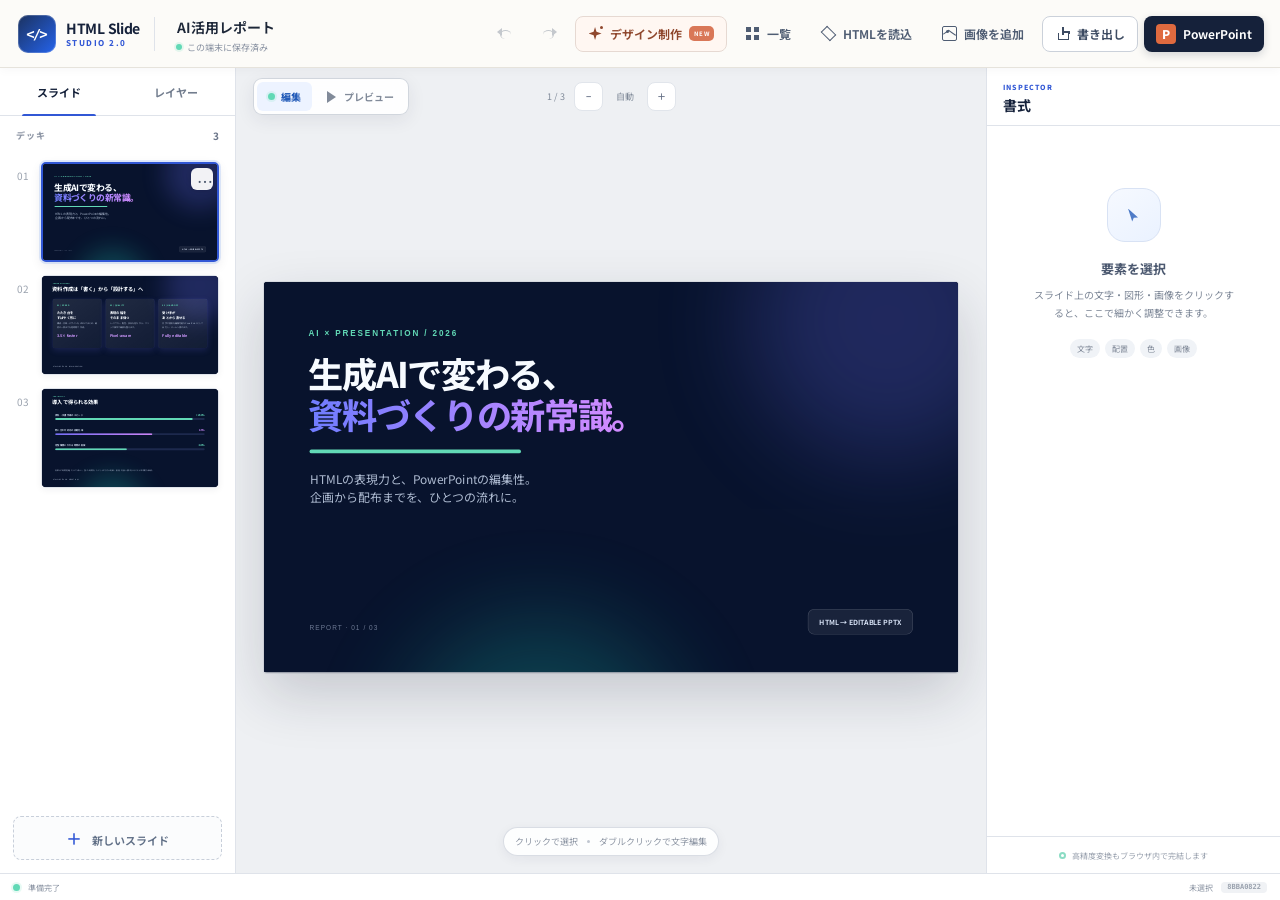
==== commit 05b89cce: "Add files via upload" ====
--- a/index.html
+++ b/index.html
@@ -12,7 +12,7 @@
   <link rel="manifest" href="manifest.webmanifest">
   <link rel="icon" href="icon.svg" type="image/svg+xml">
   <link rel="apple-touch-icon" href="icon-192.png">
-  <link rel="stylesheet" href="styles.css?v=6">
+  <link rel="stylesheet" href="styles.css?v=7">
 </head>
 <body>
   <div class="app-shell" id="appShell">
@@ -261,6 +261,6 @@
   <div class="toast-region" id="toastRegion" aria-live="polite" aria-atomic="true"></div>
   <script src="vendor/pptxgen.bundle.js"></script>
   <script src="vendor/fflate.js"></script>
-  <script src="app.js?v=6"></script>
+  <script src="app.js?v=7"></script>
 </body>
 </html>
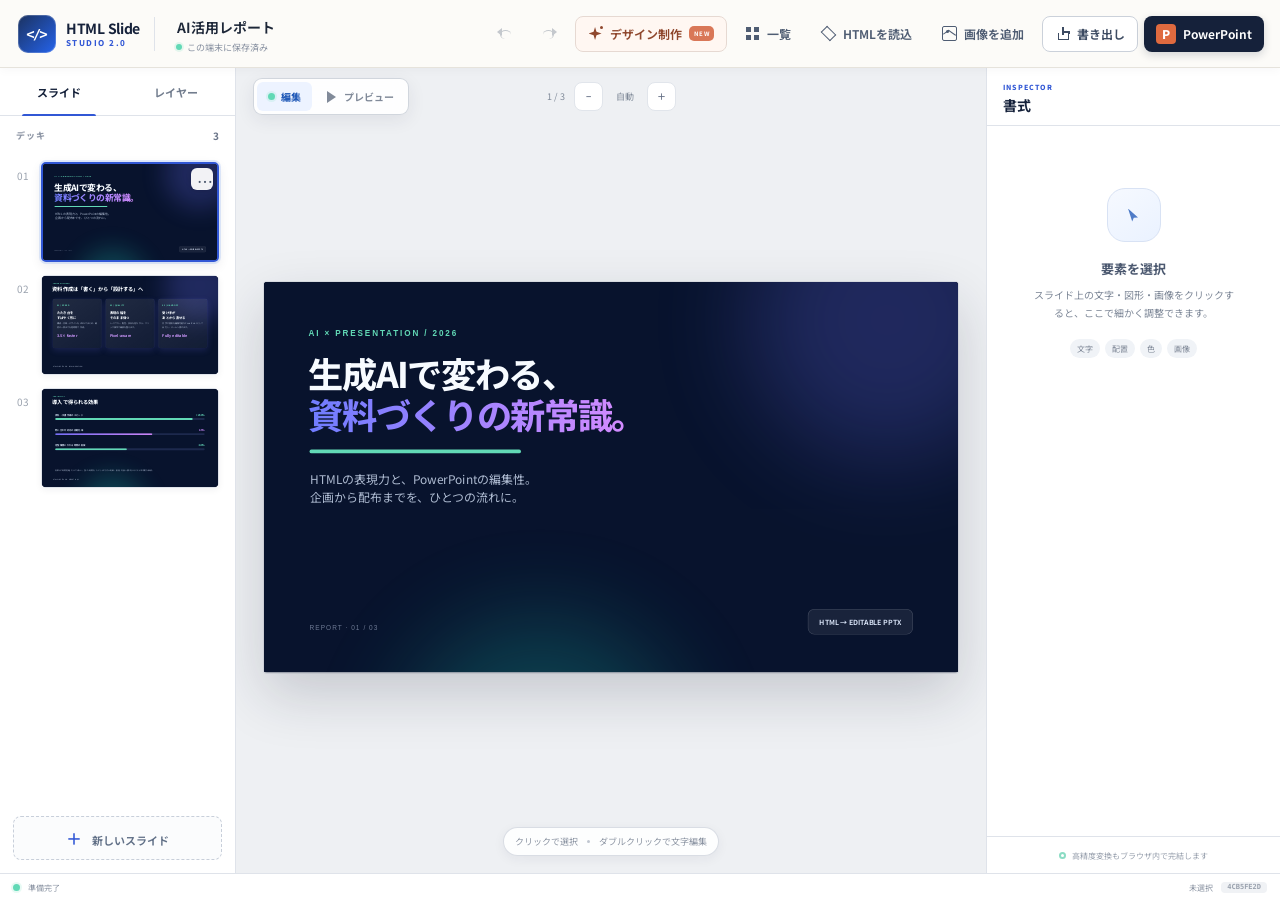
==== commit 5fa9530b: "Fix large deck preview rendering" ====
--- a/index.html
+++ b/index.html
@@ -12,7 +12,7 @@
   <link rel="manifest" href="manifest.webmanifest">
   <link rel="icon" href="icon.svg" type="image/svg+xml">
   <link rel="apple-touch-icon" href="icon-192.png">
-  <link rel="stylesheet" href="styles.css?v=7">
+  <link rel="stylesheet" href="styles.css?v=12">
 </head>
 <body>
   <div class="app-shell" id="appShell">
@@ -261,6 +261,6 @@
   <div class="toast-region" id="toastRegion" aria-live="polite" aria-atomic="true"></div>
   <script src="vendor/pptxgen.bundle.js"></script>
   <script src="vendor/fflate.js"></script>
-  <script src="app.js?v=7"></script>
+  <script src="app.js?v=12"></script>
 </body>
 </html>
--- a/styles.css
+++ b/styles.css
@@ -30,7 +30,7 @@
 button { border: 0; }
 [hidden] { display: none !important; }
 
-.app-shell { width: 100vw; height: 100dvh; min-width: 320px; display: grid; grid-template-rows: var(--topbar-h) minmax(0, 1fr) var(--status-h); background: var(--surface); }
+.app-shell { width: 100vw; height: 100vh; height: 100dvh; min-width: 320px; display: grid; grid-template-rows: var(--topbar-h) minmax(0, 1fr) var(--status-h); background: var(--surface); }
 .topbar { position: relative; z-index: 30; display: flex; align-items: center; justify-content: space-between; gap: 20px; padding: 0 16px 0 18px; background: rgba(252,251,248,.98); border-bottom: 1px solid #e6e3dc; box-shadow: 0 2px 10px rgba(25,35,55,.035); }
 .brand-group, .top-actions, .brand, .project-name-wrap { display: flex; align-items: center; min-width: 0; }
 .brand-group { gap: 14px; }
@@ -71,8 +71,8 @@
 .ppt-badge { display: grid; place-items: center; width: 20px; height: 20px; border-radius: 4px; background: var(--orange); color: white; font-weight: 850; }
 .mobile-only { display: none; }
 
-.workspace { display: grid; grid-template-columns: var(--left-w) minmax(0, 1fr) var(--right-w); min-height: 0; }
-.slide-panel, .inspector { position: relative; z-index: 20; min-width: 0; background: var(--panel); }
+.workspace { display: grid; grid-template-columns: var(--left-w) minmax(0, 1fr) var(--right-w); grid-template-rows: minmax(0, 1fr); min-height: 0; overflow: hidden; }
+.slide-panel, .inspector { position: relative; z-index: 20; min-width: 0; min-height: 0; background: var(--panel); }
 .slide-panel { display: flex; flex-direction: column; border-right: 1px solid var(--line); }
 .panel-tabs { display: grid; grid-template-columns: 1fr 1fr; height: 48px; border-bottom: 1px solid var(--line); }
 .panel-tab { position: relative; background: white; color: #727d8e; font-size: 11px; font-weight: 700; cursor: pointer; }
